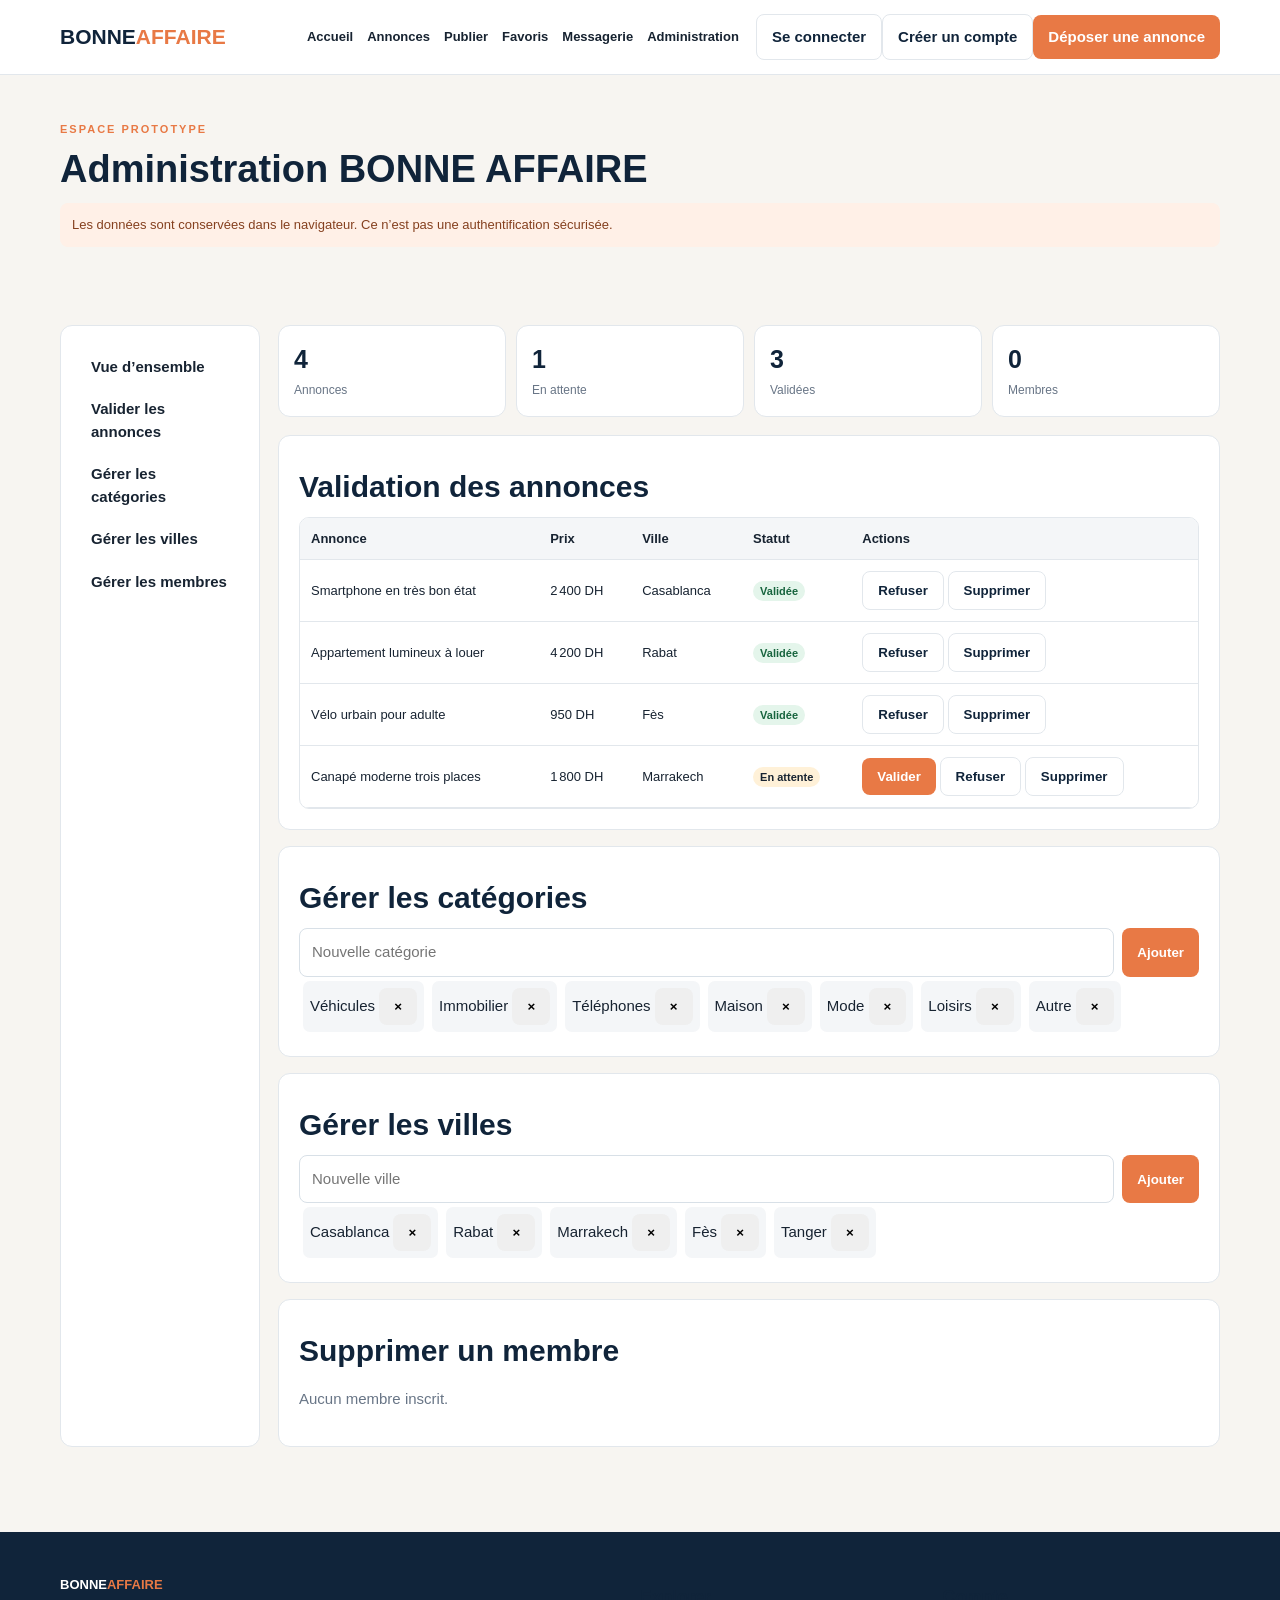
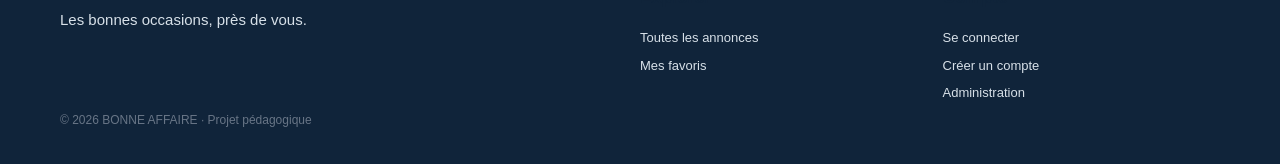
==== admin.html @ 83640a33 "Ajout des autres pages du projet" ====
<!doctype html><html lang="fr"><head><meta charset="utf-8"><meta name="viewport" content="width=device-width,initial-scale=1"><title>Admin | BONNE AFFAIRE</title><link rel="stylesheet" href="style.css"></head><body><header class="header"><div class="container nav"><a class="logo" href="index.html">BONNE<span>AFFAIRE</span></a><button class="mobile outline" onclick="document.querySelector('.links').classList.toggle('open')">☰</button><nav class="links"><a href="index.html">Accueil</a><a href="recherche.html">Annonces</a><a href="publier.html">Publier</a><a href="favoris.html">Favoris</a><a href="messagerie.html">Messagerie</a><a href="admin.html">Administration</a></nav><div class="nav-actions"><a class="btn outline" href="connexion.html">Se connecter</a><a class="btn outline" href="inscription.html">Créer un compte</a><a class="btn primary" href="publier.html">Déposer une annonce</a></div></div></header><main><div class="container page-intro"><p class="eyebrow">Espace prototype</p><h1>Administration BONNE AFFAIRE</h1><p class="notice">Les données sont conservées dans le navigateur. Ce n’est pas une authentification sécurisée.</p></div><section class="section"><div class="container admin-layout"><aside class="panel admin-nav"><a href="#overview">Vue d’ensemble</a><a href="#moderation">Valider les annonces</a><a href="#categories">Gérer les catégories</a><a href="#cities">Gérer les villes</a><a href="#members">Gérer les membres</a></aside><div><div id="overview" class="stats"><div class="stat"><strong id="total">0</strong><span>Annonces</span></div><div class="stat"><strong id="pending">0</strong><span>En attente</span></div><div class="stat"><strong id="approved">0</strong><span>Validées</span></div><div class="stat"><strong id="members-count">0</strong><span>Membres</span></div></div><div id="moderation" class="panel"><h2>Validation des annonces</h2><div id="admin-ads" class="table-wrap"></div></div><div id="categories" class="panel" style="margin-top:16px"><h2>Gérer les catégories</h2><form id="category-form" class="inline-form"><input id="new-category" required placeholder="Nouvelle catégorie"><button class="primary">Ajouter</button></form><div id="cat-list"></div></div><div id="cities" class="panel" style="margin-top:16px"><h2>Gérer les villes</h2><form id="city-form" class="inline-form"><input id="new-city" required placeholder="Nouvelle ville"><button class="primary">Ajouter</button></form><div id="city-list"></div></div><div id="members" class="panel" style="margin-top:16px"><h2>Supprimer un membre</h2><div id="member-list"></div></div></div></div></section></main><footer class="footer"><div class="container footer-grid"><div><a class="logo" style="color:white" href="index.html">BONNE<span>AFFAIRE</span></a><p>Les bonnes occasions, près de vous.</p></div><div><h3>Explorer</h3><a href="recherche.html">Toutes les annonces</a><a href="favoris.html">Mes favoris</a></div><div><h3>Compte</h3><a href="connexion.html">Se connecter</a><a href="inscription.html">Créer un compte</a><a href="admin.html">Administration</a></div></div><div class="container small">© 2026 BONNE AFFAIRE · Projet pédagogique</div></footer><div id="toast" class="toast hidden"></div><script src="app.js"></script></body></html>
---- style.css ----
*{box-sizing:border-box} :root{--navy:#10243a;--orange:#e87945;--cream:#f7f5f1;--muted:#687586;--line:#e2e7ec}body{margin:0;background:var(--cream);color:#172331;font:15px Arial,sans-serif;line-height:1.5}a{color:inherit;text-decoration:none}button,.btn{cursor:pointer;border:0;border-radius:8px;padding:11px 15px;font-weight:bold;display:inline-block}.primary{background:var(--orange);color:white}.outline{background:white;border:1px solid var(--line);color:var(--navy)}.container{width:min(1160px,92%);margin:auto}.header{background:white;border-bottom:1px solid var(--line);position:sticky;top:0;z-index:5}.nav{min-height:74px;display:flex;align-items:center;gap:17px}.logo{font-size:21px;font-weight:900;color:var(--navy);white-space:nowrap}.logo span,h1 span{color:var(--orange)}.links{display:flex;gap:14px;margin-left:auto}.links a{font-size:13px;font-weight:bold}.mobile{display:none}.hero{text-align:center;padding:70px 0;background:linear-gradient(120deg,#f7f5f1,#fff)}.eyebrow{text-transform:uppercase;letter-spacing:2px;color:var(--orange);font-size:11px;font-weight:bold}h1{font-size:clamp(34px,5vw,56px);line-height:1.1;color:var(--navy);margin:14px auto}h2{color:var(--navy);font-size:30px;margin:8px 0}h3{color:var(--navy)}.lead,.muted{color:var(--muted)}.searchbar{display:grid;grid-template-columns:1fr 200px auto;gap:8px;max-width:800px;margin:25px auto;background:white;padding:8px;border:1px solid var(--line);border-radius:12px}input,select,textarea{width:100%;padding:12px;border:1px solid #d8e0e7;border-radius:8px;background:white;font:inherit}textarea{min-height:120px}.section{padding:45px 0}.section-head{display:flex;justify-content:space-between;align-items:end;margin-bottom:20px}.categories{display:grid;grid-template-columns:repeat(6,1fr);gap:12px}.category,.panel,.card,.form-card,.stat{background:white;border:1px solid var(--line);border-radius:12px}.category{text-align:center;padding:18px 8px;font-weight:bold;color:var(--navy)}.category span{display:block;font-size:28px}.grid{display:grid;grid-template-columns:repeat(4,1fr);gap:16px}.card{overflow:hidden}.photo{height:150px;background:#e9edf0;display:flex;align-items:center;justify-content:center;font-size:48px;position:relative}.photo img{width:100%;height:100%;object-fit:cover}.tag{position:absolute;left:8px;top:8px;background:white;padding:4px 7px;border-radius:5px;font-size:11px}.card-body{padding:14px}.card-body h3{font-size:15px}.price{color:var(--orange);font-weight:900;font-size:19px}.meta,.small{font-size:12px;color:var(--muted)}.card-actions{display:flex;gap:7px}.card-actions>*{flex:1;text-align:center;font-size:12px;padding:9px}.banner{background:var(--navy);color:white;padding:28px;border-radius:15px;display:flex;justify-content:space-between;align-items:center}.banner h2{color:white}.footer{background:var(--navy);color:#d7e0e8;padding:35px 0;margin-top:40px}.footer-grid{display:grid;grid-template-columns:2fr 1fr 1fr;gap:25px}.footer a{display:block;margin:8px 0;font-size:13px}.page-intro{padding:35px 0 20px}.page-intro h1{font-size:38px;margin:6px 0}.layout{display:grid;grid-template-columns:240px 1fr;gap:20px}.panel,.form-card{padding:20px}.field{margin-bottom:14px}.form-wrap{max-width:900px;margin:15px auto;display:grid;grid-template-columns:1fr 1fr;gap:18px}.full{grid-column:1/-1}.auth{max-width:900px;margin:35px auto;display:grid;grid-template-columns:1fr 1fr;background:white;border-radius:14px;overflow:hidden}.auth-side{background:var(--navy);color:white;padding:35px}.auth-side h2{color:white}.auth-main{padding:30px}.detail-grid{display:grid;grid-template-columns:1.2fr .8fr;gap:20px}.detail-photo{height:350px;background:#e9edf0;border-radius:12px;display:flex;align-items:center;justify-content:center;font-size:80px;overflow:hidden}.detail-photo img{width:100%;height:100%;object-fit:cover}.admin-layout{display:grid;grid-template-columns:200px 1fr;gap:18px}.admin-nav a{display:block;padding:10px;border-radius:7px;font-weight:bold}.admin-nav a:hover{background:#fff0e7}.stats{display:grid;grid-template-columns:repeat(4,1fr);gap:10px;margin-bottom:18px}.stat{padding:15px}.stat strong{display:block;font-size:25px;color:var(--navy)}.stat span{font-size:12px;color:var(--muted)}.table-wrap{overflow:auto;background:white;border:1px solid var(--line);border-radius:10px}table{width:100%;border-collapse:collapse;min-width:600px}td,th{text-align:left;padding:11px;border-bottom:1px solid var(--line);font-size:13px}th{background:#f4f6f8}.status{font-size:11px;font-weight:bold;padding:4px 7px;border-radius:20px;background:#fff1d8}.approved{background:#e4f5eb;color:#17643e}.rejected{background:#ffebeb;color:#a52b2b}.notice{padding:12px;background:#fff0e7;border-radius:8px;color:#85401f;font-size:13px}.success{background:#e5f6eb;color:#17643e}.inline-form{display:flex;gap:8px}.inline-form input{flex:1}.message-layout{display:grid;grid-template-columns:240px 1fr;gap:15px}.chat-log{height:300px;overflow:auto;background:#f5f7f9;padding:14px;border-radius:9px}.bubble{background:white;border:1px solid var(--line);border-radius:10px;padding:10px;margin:7px 0;max-width:80%}.mine{margin-left:auto;background:#fff0e7}.empty{text-align:center;padding:30px;color:var(--muted)}.hidden{display:none!important}.toast{position:fixed;bottom:18px;right:18px;background:var(--navy);color:white;padding:12px 16px;border-radius:9px;z-index:20}@media(max-width:900px){.links{gap:8px}.links a{font-size:11px}.grid{grid-template-columns:repeat(3,1fr)}.categories{grid-template-columns:repeat(3,1fr)}}@media(max-width:700px){.nav{flex-wrap:wrap;padding:12px 0}.mobile{display:block;margin-left:auto}.links{display:none;order:4;width:100%;flex-direction:column;padding:12px;background:#f5f7f9}.links.open{display:flex}.nav-actions{display:none}.searchbar,.layout,.detail-grid,.auth,.admin-layout,.message-layout,.form-wrap{grid-template-columns:1fr}.full{grid-column:auto}.grid{grid-template-columns:repeat(2,1fr)}.stats{grid-template-columns:repeat(2,1fr)}.footer-grid{grid-template-columns:1fr}.banner,.section-head{align-items:start;flex-direction:column}}@media(max-width:420px){.grid{grid-template-columns:1fr}.categories{grid-template-columns:repeat(2,1fr)}}
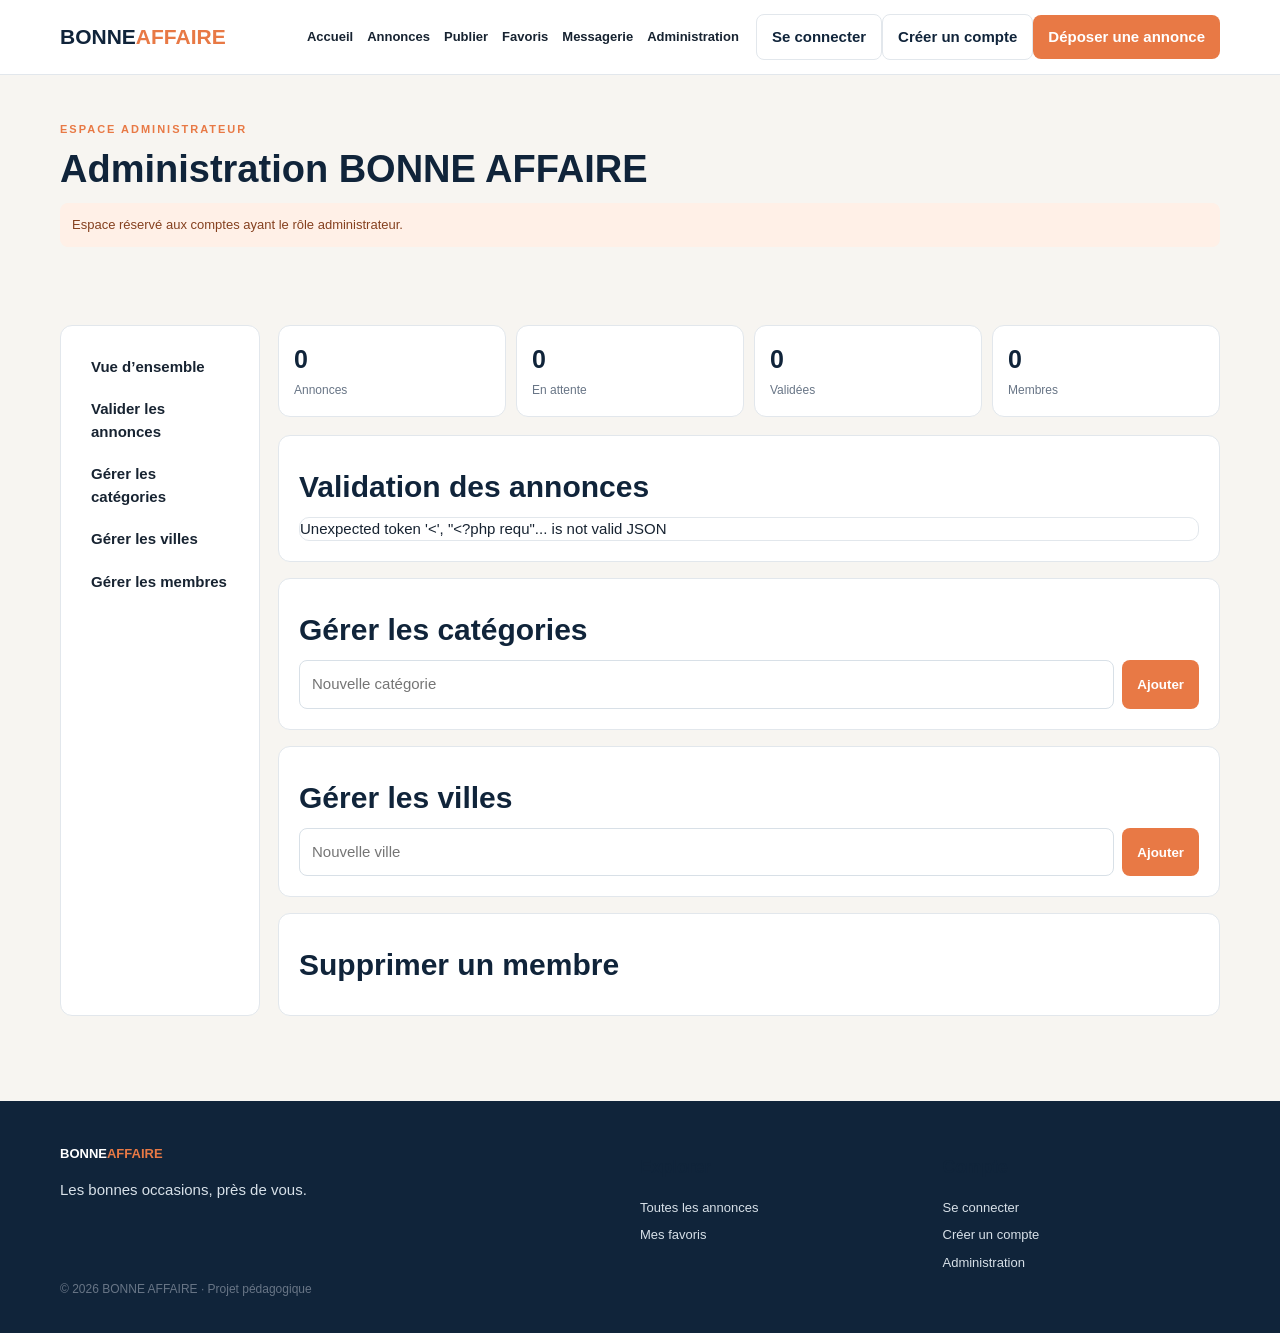
==== commit 7ca3dd06: "first test" ====
--- a/admin.html
+++ b/admin.html
@@ -1 +1,84 @@
-<!doctype html><html lang="fr"><head><meta charset="utf-8"><meta name="viewport" content="width=device-width,initial-scale=1"><title>Admin | BONNE AFFAIRE</title><link rel="stylesheet" href="style.css"></head><body><header class="header"><div class="container nav"><a class="logo" href="index.html">BONNE<span>AFFAIRE</span></a><button class="mobile outline" onclick="document.querySelector('.links').classList.toggle('open')">☰</button><nav class="links"><a href="index.html">Accueil</a><a href="recherche.html">Annonces</a><a href="publier.html">Publier</a><a href="favoris.html">Favoris</a><a href="messagerie.html">Messagerie</a><a href="admin.html">Administration</a></nav><div class="nav-actions"><a class="btn outline" href="connexion.html">Se connecter</a><a class="btn outline" href="inscription.html">Créer un compte</a><a class="btn primary" href="publier.html">Déposer une annonce</a></div></div></header><main><div class="container page-intro"><p class="eyebrow">Espace prototype</p><h1>Administration BONNE AFFAIRE</h1><p class="notice">Les données sont conservées dans le navigateur. Ce n’est pas une authentification sécurisée.</p></div><section class="section"><div class="container admin-layout"><aside class="panel admin-nav"><a href="#overview">Vue d’ensemble</a><a href="#moderation">Valider les annonces</a><a href="#categories">Gérer les catégories</a><a href="#cities">Gérer les villes</a><a href="#members">Gérer les membres</a></aside><div><div id="overview" class="stats"><div class="stat"><strong id="total">0</strong><span>Annonces</span></div><div class="stat"><strong id="pending">0</strong><span>En attente</span></div><div class="stat"><strong id="approved">0</strong><span>Validées</span></div><div class="stat"><strong id="members-count">0</strong><span>Membres</span></div></div><div id="moderation" class="panel"><h2>Validation des annonces</h2><div id="admin-ads" class="table-wrap"></div></div><div id="categories" class="panel" style="margin-top:16px"><h2>Gérer les catégories</h2><form id="category-form" class="inline-form"><input id="new-category" required placeholder="Nouvelle catégorie"><button class="primary">Ajouter</button></form><div id="cat-list"></div></div><div id="cities" class="panel" style="margin-top:16px"><h2>Gérer les villes</h2><form id="city-form" class="inline-form"><input id="new-city" required placeholder="Nouvelle ville"><button class="primary">Ajouter</button></form><div id="city-list"></div></div><div id="members" class="panel" style="margin-top:16px"><h2>Supprimer un membre</h2><div id="member-list"></div></div></div></div></section></main><footer class="footer"><div class="container footer-grid"><div><a class="logo" style="color:white" href="index.html">BONNE<span>AFFAIRE</span></a><p>Les bonnes occasions, près de vous.</p></div><div><h3>Explorer</h3><a href="recherche.html">Toutes les annonces</a><a href="favoris.html">Mes favoris</a></div><div><h3>Compte</h3><a href="connexion.html">Se connecter</a><a href="inscription.html">Créer un compte</a><a href="admin.html">Administration</a></div></div><div class="container small">© 2026 BONNE AFFAIRE · Projet pédagogique</div></footer><div id="toast" class="toast hidden"></div><script src="app.js"></script></body></html>
+<!doctype html>
+<html lang="fr">
+
+<head>
+    <meta charset="utf-8">
+    <meta name="viewport" content="width=device-width,initial-scale=1">
+    <title>Admin | BONNE AFFAIRE</title>
+    <link rel="stylesheet" href="style.css">
+</head>
+
+<body>
+    <header class="header">
+        <div class="container nav"><a class="logo" href="index.html">BONNE<span>AFFAIRE</span></a><button
+                class="mobile outline" onclick="document.querySelector('.links').classList.toggle('open')">☰</button>
+            <nav class="links"><a href="index.html">Accueil</a><a href="recherche.html">Annonces</a><a
+                    href="publier.html">Publier</a><a href="favoris.html">Favoris</a><a
+                    href="messagerie.html">Messagerie</a><a href="admin.html">Administration</a></nav>
+            <div class="nav-actions"><a class="btn outline" href="connexion.html">Se connecter</a><a class="btn outline"
+                    href="inscription.html">Créer un compte</a><a class="btn primary" href="publier.html">Déposer une
+                    annonce</a></div>
+        </div>
+    </header>
+    <main>
+        <div class="container page-intro">
+            <p class="eyebrow">Espace administrateur</p>
+            <h1>Administration BONNE AFFAIRE</h1>
+            <p class="notice">Espace réservé aux comptes ayant le rôle administrateur.</p>
+        </div>
+        <section class="section">
+            <div class="container admin-layout">
+                <aside class="panel admin-nav"><a href="#overview">Vue d’ensemble</a><a href="#moderation">Valider les
+                        annonces</a><a href="#categories">Gérer les catégories</a><a href="#cities">Gérer les
+                        villes</a><a href="#members">Gérer les membres</a></aside>
+                <div>
+                    <div id="overview" class="stats">
+                        <div class="stat"><strong id="total">0</strong><span>Annonces</span></div>
+                        <div class="stat"><strong id="pending">0</strong><span>En attente</span></div>
+                        <div class="stat"><strong id="approved">0</strong><span>Validées</span></div>
+                        <div class="stat"><strong id="members-count">0</strong><span>Membres</span></div>
+                    </div>
+                    <div id="moderation" class="panel">
+                        <h2>Validation des annonces</h2>
+                        <div id="admin-ads" class="table-wrap"></div>
+                    </div>
+                    <div id="categories" class="panel" style="margin-top:16px">
+                        <h2>Gérer les catégories</h2>
+                        <form id="category-form" class="inline-form"><input id="new-category" required
+                                placeholder="Nouvelle catégorie"><button class="primary">Ajouter</button></form>
+                        <div id="cat-list"></div>
+                    </div>
+                    <div id="cities" class="panel" style="margin-top:16px">
+                        <h2>Gérer les villes</h2>
+                        <form id="city-form" class="inline-form"><input id="new-city" required
+                                placeholder="Nouvelle ville"><button class="primary">Ajouter</button></form>
+                        <div id="city-list"></div>
+                    </div>
+                    <div id="members" class="panel" style="margin-top:16px">
+                        <h2>Supprimer un membre</h2>
+                        <div id="member-list"></div>
+                    </div>
+                </div>
+            </div>
+        </section>
+    </main>
+    <footer class="footer">
+        <div class="container footer-grid">
+            <div><a class="logo" style="color:white" href="index.html">BONNE<span>AFFAIRE</span></a>
+                <p>Les bonnes occasions, près de vous.</p>
+            </div>
+            <div>
+                <h3>Explorer</h3><a href="recherche.html">Toutes les annonces</a><a href="favoris.html">Mes favoris</a>
+            </div>
+            <div>
+                <h3>Compte</h3><a href="connexion.html">Se connecter</a><a href="inscription.html">Créer un compte</a><a
+                    href="admin.html">Administration</a>
+            </div>
+        </div>
+        <div class="container small">© 2026 BONNE AFFAIRE · Projet pédagogique</div>
+    </footer>
+    <div id="toast" class="toast hidden"></div>
+    <script src="app.js"></script>
+</body>
+
+</html>
--- a/style.css
+++ b/style.css
@@ -1 +1,620 @@
-*{box-sizing:border-box} :root{--navy:#10243a;--orange:#e87945;--cream:#f7f5f1;--muted:#687586;--line:#e2e7ec}body{margin:0;background:var(--cream);color:#172331;font:15px Arial,sans-serif;line-height:1.5}a{color:inherit;text-decoration:none}button,.btn{cursor:pointer;border:0;border-radius:8px;padding:11px 15px;font-weight:bold;display:inline-block}.primary{background:var(--orange);color:white}.outline{background:white;border:1px solid var(--line);color:var(--navy)}.container{width:min(1160px,92%);margin:auto}.header{background:white;border-bottom:1px solid var(--line);position:sticky;top:0;z-index:5}.nav{min-height:74px;display:flex;align-items:center;gap:17px}.logo{font-size:21px;font-weight:900;color:var(--navy);white-space:nowrap}.logo span,h1 span{color:var(--orange)}.links{display:flex;gap:14px;margin-left:auto}.links a{font-size:13px;font-weight:bold}.mobile{display:none}.hero{text-align:center;padding:70px 0;background:linear-gradient(120deg,#f7f5f1,#fff)}.eyebrow{text-transform:uppercase;letter-spacing:2px;color:var(--orange);font-size:11px;font-weight:bold}h1{font-size:clamp(34px,5vw,56px);line-height:1.1;color:var(--navy);margin:14px auto}h2{color:var(--navy);font-size:30px;margin:8px 0}h3{color:var(--navy)}.lead,.muted{color:var(--muted)}.searchbar{display:grid;grid-template-columns:1fr 200px auto;gap:8px;max-width:800px;margin:25px auto;background:white;padding:8px;border:1px solid var(--line);border-radius:12px}input,select,textarea{width:100%;padding:12px;border:1px solid #d8e0e7;border-radius:8px;background:white;font:inherit}textarea{min-height:120px}.section{padding:45px 0}.section-head{display:flex;justify-content:space-between;align-items:end;margin-bottom:20px}.categories{display:grid;grid-template-columns:repeat(6,1fr);gap:12px}.category,.panel,.card,.form-card,.stat{background:white;border:1px solid var(--line);border-radius:12px}.category{text-align:center;padding:18px 8px;font-weight:bold;color:var(--navy)}.category span{display:block;font-size:28px}.grid{display:grid;grid-template-columns:repeat(4,1fr);gap:16px}.card{overflow:hidden}.photo{height:150px;background:#e9edf0;display:flex;align-items:center;justify-content:center;font-size:48px;position:relative}.photo img{width:100%;height:100%;object-fit:cover}.tag{position:absolute;left:8px;top:8px;background:white;padding:4px 7px;border-radius:5px;font-size:11px}.card-body{padding:14px}.card-body h3{font-size:15px}.price{color:var(--orange);font-weight:900;font-size:19px}.meta,.small{font-size:12px;color:var(--muted)}.card-actions{display:flex;gap:7px}.card-actions>*{flex:1;text-align:center;font-size:12px;padding:9px}.banner{background:var(--navy);color:white;padding:28px;border-radius:15px;display:flex;justify-content:space-between;align-items:center}.banner h2{color:white}.footer{background:var(--navy);color:#d7e0e8;padding:35px 0;margin-top:40px}.footer-grid{display:grid;grid-template-columns:2fr 1fr 1fr;gap:25px}.footer a{display:block;margin:8px 0;font-size:13px}.page-intro{padding:35px 0 20px}.page-intro h1{font-size:38px;margin:6px 0}.layout{display:grid;grid-template-columns:240px 1fr;gap:20px}.panel,.form-card{padding:20px}.field{margin-bottom:14px}.form-wrap{max-width:900px;margin:15px auto;display:grid;grid-template-columns:1fr 1fr;gap:18px}.full{grid-column:1/-1}.auth{max-width:900px;margin:35px auto;display:grid;grid-template-columns:1fr 1fr;background:white;border-radius:14px;overflow:hidden}.auth-side{background:var(--navy);color:white;padding:35px}.auth-side h2{color:white}.auth-main{padding:30px}.detail-grid{display:grid;grid-template-columns:1.2fr .8fr;gap:20px}.detail-photo{height:350px;background:#e9edf0;border-radius:12px;display:flex;align-items:center;justify-content:center;font-size:80px;overflow:hidden}.detail-photo img{width:100%;height:100%;object-fit:cover}.admin-layout{display:grid;grid-template-columns:200px 1fr;gap:18px}.admin-nav a{display:block;padding:10px;border-radius:7px;font-weight:bold}.admin-nav a:hover{background:#fff0e7}.stats{display:grid;grid-template-columns:repeat(4,1fr);gap:10px;margin-bottom:18px}.stat{padding:15px}.stat strong{display:block;font-size:25px;color:var(--navy)}.stat span{font-size:12px;color:var(--muted)}.table-wrap{overflow:auto;background:white;border:1px solid var(--line);border-radius:10px}table{width:100%;border-collapse:collapse;min-width:600px}td,th{text-align:left;padding:11px;border-bottom:1px solid var(--line);font-size:13px}th{background:#f4f6f8}.status{font-size:11px;font-weight:bold;padding:4px 7px;border-radius:20px;background:#fff1d8}.approved{background:#e4f5eb;color:#17643e}.rejected{background:#ffebeb;color:#a52b2b}.notice{padding:12px;background:#fff0e7;border-radius:8px;color:#85401f;font-size:13px}.success{background:#e5f6eb;color:#17643e}.inline-form{display:flex;gap:8px}.inline-form input{flex:1}.message-layout{display:grid;grid-template-columns:240px 1fr;gap:15px}.chat-log{height:300px;overflow:auto;background:#f5f7f9;padding:14px;border-radius:9px}.bubble{background:white;border:1px solid var(--line);border-radius:10px;padding:10px;margin:7px 0;max-width:80%}.mine{margin-left:auto;background:#fff0e7}.empty{text-align:center;padding:30px;color:var(--muted)}.hidden{display:none!important}.toast{position:fixed;bottom:18px;right:18px;background:var(--navy);color:white;padding:12px 16px;border-radius:9px;z-index:20}@media(max-width:900px){.links{gap:8px}.links a{font-size:11px}.grid{grid-template-columns:repeat(3,1fr)}.categories{grid-template-columns:repeat(3,1fr)}}@media(max-width:700px){.nav{flex-wrap:wrap;padding:12px 0}.mobile{display:block;margin-left:auto}.links{display:none;order:4;width:100%;flex-direction:column;padding:12px;background:#f5f7f9}.links.open{display:flex}.nav-actions{display:none}.searchbar,.layout,.detail-grid,.auth,.admin-layout,.message-layout,.form-wrap{grid-template-columns:1fr}.full{grid-column:auto}.grid{grid-template-columns:repeat(2,1fr)}.stats{grid-template-columns:repeat(2,1fr)}.footer-grid{grid-template-columns:1fr}.banner,.section-head{align-items:start;flex-direction:column}}@media(max-width:420px){.grid{grid-template-columns:1fr}.categories{grid-template-columns:repeat(2,1fr)}}
+* {
+    box-sizing: border-box
+}
+
+:root {
+    --navy: #10243a;
+    --orange: #e87945;
+    --cream: #f7f5f1;
+    --muted: #687586;
+    --line: #e2e7ec
+}
+
+body {
+    margin: 0;
+    background: var(--cream);
+    color: #172331;
+    font: 15px Arial, sans-serif;
+    line-height: 1.5
+}
+
+a {
+    color: inherit;
+    text-decoration: none
+}
+
+button,
+.btn {
+    cursor: pointer;
+    border: 0;
+    border-radius: 8px;
+    padding: 11px 15px;
+    font-weight: bold;
+    display: inline-block
+}
+
+.primary {
+    background: var(--orange);
+    color: white
+}
+
+.outline {
+    background: white;
+    border: 1px solid var(--line);
+    color: var(--navy)
+}
+
+.container {
+    width: min(1160px, 92%);
+    margin: auto
+}
+
+.header {
+    background: white;
+    border-bottom: 1px solid var(--line);
+    position: sticky;
+    top: 0;
+    z-index: 5
+}
+
+.nav {
+    min-height: 74px;
+    display: flex;
+    align-items: center;
+    gap: 17px
+}
+
+.logo {
+    font-size: 21px;
+    font-weight: 900;
+    color: var(--navy);
+    white-space: nowrap
+}
+
+.logo span,
+h1 span {
+    color: var(--orange)
+}
+
+.links {
+    display: flex;
+    gap: 14px;
+    margin-left: auto
+}
+
+.links a {
+    font-size: 13px;
+    font-weight: bold
+}
+
+.mobile {
+    display: none
+}
+
+.hero {
+    text-align: center;
+    padding: 70px 0;
+    background: linear-gradient(120deg, #f7f5f1, #fff)
+}
+
+.eyebrow {
+    text-transform: uppercase;
+    letter-spacing: 2px;
+    color: var(--orange);
+    font-size: 11px;
+    font-weight: bold
+}
+
+h1 {
+    font-size: clamp(34px, 5vw, 56px);
+    line-height: 1.1;
+    color: var(--navy);
+    margin: 14px auto
+}
+
+h2 {
+    color: var(--navy);
+    font-size: 30px;
+    margin: 8px 0
+}
+
+h3 {
+    color: var(--navy)
+}
+
+.lead,
+.muted {
+    color: var(--muted)
+}
+
+.searchbar {
+    display: grid;
+    grid-template-columns: 1fr 200px auto;
+    gap: 8px;
+    max-width: 800px;
+    margin: 25px auto;
+    background: white;
+    padding: 8px;
+    border: 1px solid var(--line);
+    border-radius: 12px
+}
+
+input,
+select,
+textarea {
+    width: 100%;
+    padding: 12px;
+    border: 1px solid #d8e0e7;
+    border-radius: 8px;
+    background: white;
+    font: inherit
+}
+
+textarea {
+    min-height: 120px
+}
+
+.section {
+    padding: 45px 0
+}
+
+.section-head {
+    display: flex;
+    justify-content: space-between;
+    align-items: end;
+    margin-bottom: 20px
+}
+
+.categories {
+    display: grid;
+    grid-template-columns: repeat(6, 1fr);
+    gap: 12px
+}
+
+.category,
+.panel,
+.card,
+.form-card,
+.stat {
+    background: white;
+    border: 1px solid var(--line);
+    border-radius: 12px
+}
+
+.category {
+    text-align: center;
+    padding: 18px 8px;
+    font-weight: bold;
+    color: var(--navy)
+}
+
+.category span {
+    display: block;
+    font-size: 28px
+}
+
+.grid {
+    display: grid;
+    grid-template-columns: repeat(4, 1fr);
+    gap: 16px
+}
+
+.card {
+    overflow: hidden
+}
+
+.photo {
+    height: 150px;
+    background: #e9edf0;
+    display: flex;
+    align-items: center;
+    justify-content: center;
+    font-size: 48px;
+    position: relative
+}
+
+.photo img {
+    width: 100%;
+    height: 100%;
+    object-fit: cover
+}
+
+.tag {
+    position: absolute;
+    left: 8px;
+    top: 8px;
+    background: white;
+    padding: 4px 7px;
+    border-radius: 5px;
+    font-size: 11px
+}
+
+.card-body {
+    padding: 14px
+}
+
+.card-body h3 {
+    font-size: 15px
+}
+
+.price {
+    color: var(--orange);
+    font-weight: 900;
+    font-size: 19px
+}
+
+.meta,
+.small {
+    font-size: 12px;
+    color: var(--muted)
+}
+
+.card-actions {
+    display: flex;
+    gap: 7px
+}
+
+.card-actions>* {
+    flex: 1;
+    text-align: center;
+    font-size: 12px;
+    padding: 9px
+}
+
+.banner {
+    background: var(--navy);
+    color: white;
+    padding: 28px;
+    border-radius: 15px;
+    display: flex;
+    justify-content: space-between;
+    align-items: center
+}
+
+.banner h2 {
+    color: white
+}
+
+.footer {
+    background: var(--navy);
+    color: #d7e0e8;
+    padding: 35px 0;
+    margin-top: 40px
+}
+
+.footer-grid {
+    display: grid;
+    grid-template-columns: 2fr 1fr 1fr;
+    gap: 25px
+}
+
+.footer a {
+    display: block;
+    margin: 8px 0;
+    font-size: 13px
+}
+
+.page-intro {
+    padding: 35px 0 20px
+}
+
+.page-intro h1 {
+    font-size: 38px;
+    margin: 6px 0
+}
+
+.layout {
+    display: grid;
+    grid-template-columns: 240px 1fr;
+    gap: 20px
+}
+
+.panel,
+.form-card {
+    padding: 20px
+}
+
+.field {
+    margin-bottom: 14px
+}
+
+.form-wrap {
+    max-width: 900px;
+    margin: 15px auto;
+    display: grid;
+    grid-template-columns: 1fr 1fr;
+    gap: 18px
+}
+
+.full {
+    grid-column: 1/-1
+}
+
+.auth {
+    max-width: 900px;
+    margin: 35px auto;
+    display: grid;
+    grid-template-columns: 1fr 1fr;
+    background: white;
+    border-radius: 14px;
+    overflow: hidden
+}
+
+.auth-side {
+    background: var(--navy);
+    color: white;
+    padding: 35px
+}
+
+.auth-side h2 {
+    color: white
+}
+
+.auth-main {
+    padding: 30px
+}
+
+.detail-grid {
+    display: grid;
+    grid-template-columns: 1.2fr .8fr;
+    gap: 20px
+}
+
+.detail-photo {
+    height: 350px;
+    background: #e9edf0;
+    border-radius: 12px;
+    display: flex;
+    align-items: center;
+    justify-content: center;
+    font-size: 80px;
+    overflow: hidden
+}
+
+.detail-photo img {
+    width: 100%;
+    height: 100%;
+    object-fit: cover
+}
+
+.admin-layout {
+    display: grid;
+    grid-template-columns: 200px 1fr;
+    gap: 18px
+}
+
+.admin-nav a {
+    display: block;
+    padding: 10px;
+    border-radius: 7px;
+    font-weight: bold
+}
+
+.admin-nav a:hover {
+    background: #fff0e7
+}
+
+.stats {
+    display: grid;
+    grid-template-columns: repeat(4, 1fr);
+    gap: 10px;
+    margin-bottom: 18px
+}
+
+.stat {
+    padding: 15px
+}
+
+.stat strong {
+    display: block;
+    font-size: 25px;
+    color: var(--navy)
+}
+
+.stat span {
+    font-size: 12px;
+    color: var(--muted)
+}
+
+.table-wrap {
+    overflow: auto;
+    background: white;
+    border: 1px solid var(--line);
+    border-radius: 10px
+}
+
+table {
+    width: 100%;
+    border-collapse: collapse;
+    min-width: 600px
+}
+
+td,
+th {
+    text-align: left;
+    padding: 11px;
+    border-bottom: 1px solid var(--line);
+    font-size: 13px
+}
+
+th {
+    background: #f4f6f8
+}
+
+.status {
+    font-size: 11px;
+    font-weight: bold;
+    padding: 4px 7px;
+    border-radius: 20px;
+    background: #fff1d8
+}
+
+.approved {
+    background: #e4f5eb;
+    color: #17643e
+}
+
+.rejected {
+    background: #ffebeb;
+    color: #a52b2b
+}
+
+.notice {
+    padding: 12px;
+    background: #fff0e7;
+    border-radius: 8px;
+    color: #85401f;
+    font-size: 13px
+}
+
+.success {
+    background: #e5f6eb;
+    color: #17643e
+}
+
+.inline-form {
+    display: flex;
+    gap: 8px
+}
+
+.inline-form input {
+    flex: 1
+}
+
+.message-layout {
+    display: grid;
+    grid-template-columns: 240px 1fr;
+    gap: 15px
+}
+
+.chat-log {
+    height: 300px;
+    overflow: auto;
+    background: #f5f7f9;
+    padding: 14px;
+    border-radius: 9px
+}
+
+.bubble {
+    background: white;
+    border: 1px solid var(--line);
+    border-radius: 10px;
+    padding: 10px;
+    margin: 7px 0;
+    max-width: 80%
+}
+
+.mine {
+    margin-left: auto;
+    background: #fff0e7
+}
+
+.empty {
+    text-align: center;
+    padding: 30px;
+    color: var(--muted)
+}
+
+.hidden {
+    display: none !important
+}
+
+.toast {
+    position: fixed;
+    bottom: 18px;
+    right: 18px;
+    background: var(--navy);
+    color: white;
+    padding: 12px 16px;
+    border-radius: 9px;
+    z-index: 20
+}
+
+@media(max-width:900px) {
+    .links {
+        gap: 8px
+    }
+
+    .links a {
+        font-size: 11px
+    }
+
+    .grid {
+        grid-template-columns: repeat(3, 1fr)
+    }
+
+    .categories {
+        grid-template-columns: repeat(3, 1fr)
+    }
+}
+
+@media(max-width:700px) {
+    .nav {
+        flex-wrap: wrap;
+        padding: 12px 0
+    }
+
+    .mobile {
+        display: block;
+        margin-left: auto
+    }
+
+    .links {
+        display: none;
+        order: 4;
+        width: 100%;
+        flex-direction: column;
+        padding: 12px;
+        background: #f5f7f9
+    }
+
+    .links.open {
+        display: flex
+    }
+
+    .nav-actions {
+        display: none
+    }
+
+    .searchbar,
+    .layout,
+    .detail-grid,
+    .auth,
+    .admin-layout,
+    .message-layout,
+    .form-wrap {
+        grid-template-columns: 1fr
+    }
+
+    .full {
+        grid-column: auto
+    }
+
+    .grid {
+        grid-template-columns: repeat(2, 1fr)
+    }
+
+    .stats {
+        grid-template-columns: repeat(2, 1fr)
+    }
+
+    .footer-grid {
+        grid-template-columns: 1fr
+    }
+
+    .banner,
+    .section-head {
+        align-items: start;
+        flex-direction: column
+    }
+}
+
+@media(max-width:420px) {
+    .grid {
+        grid-template-columns: 1fr
+    }
+
+    .categories {
+        grid-template-columns: repeat(2, 1fr)
+    }
+}
